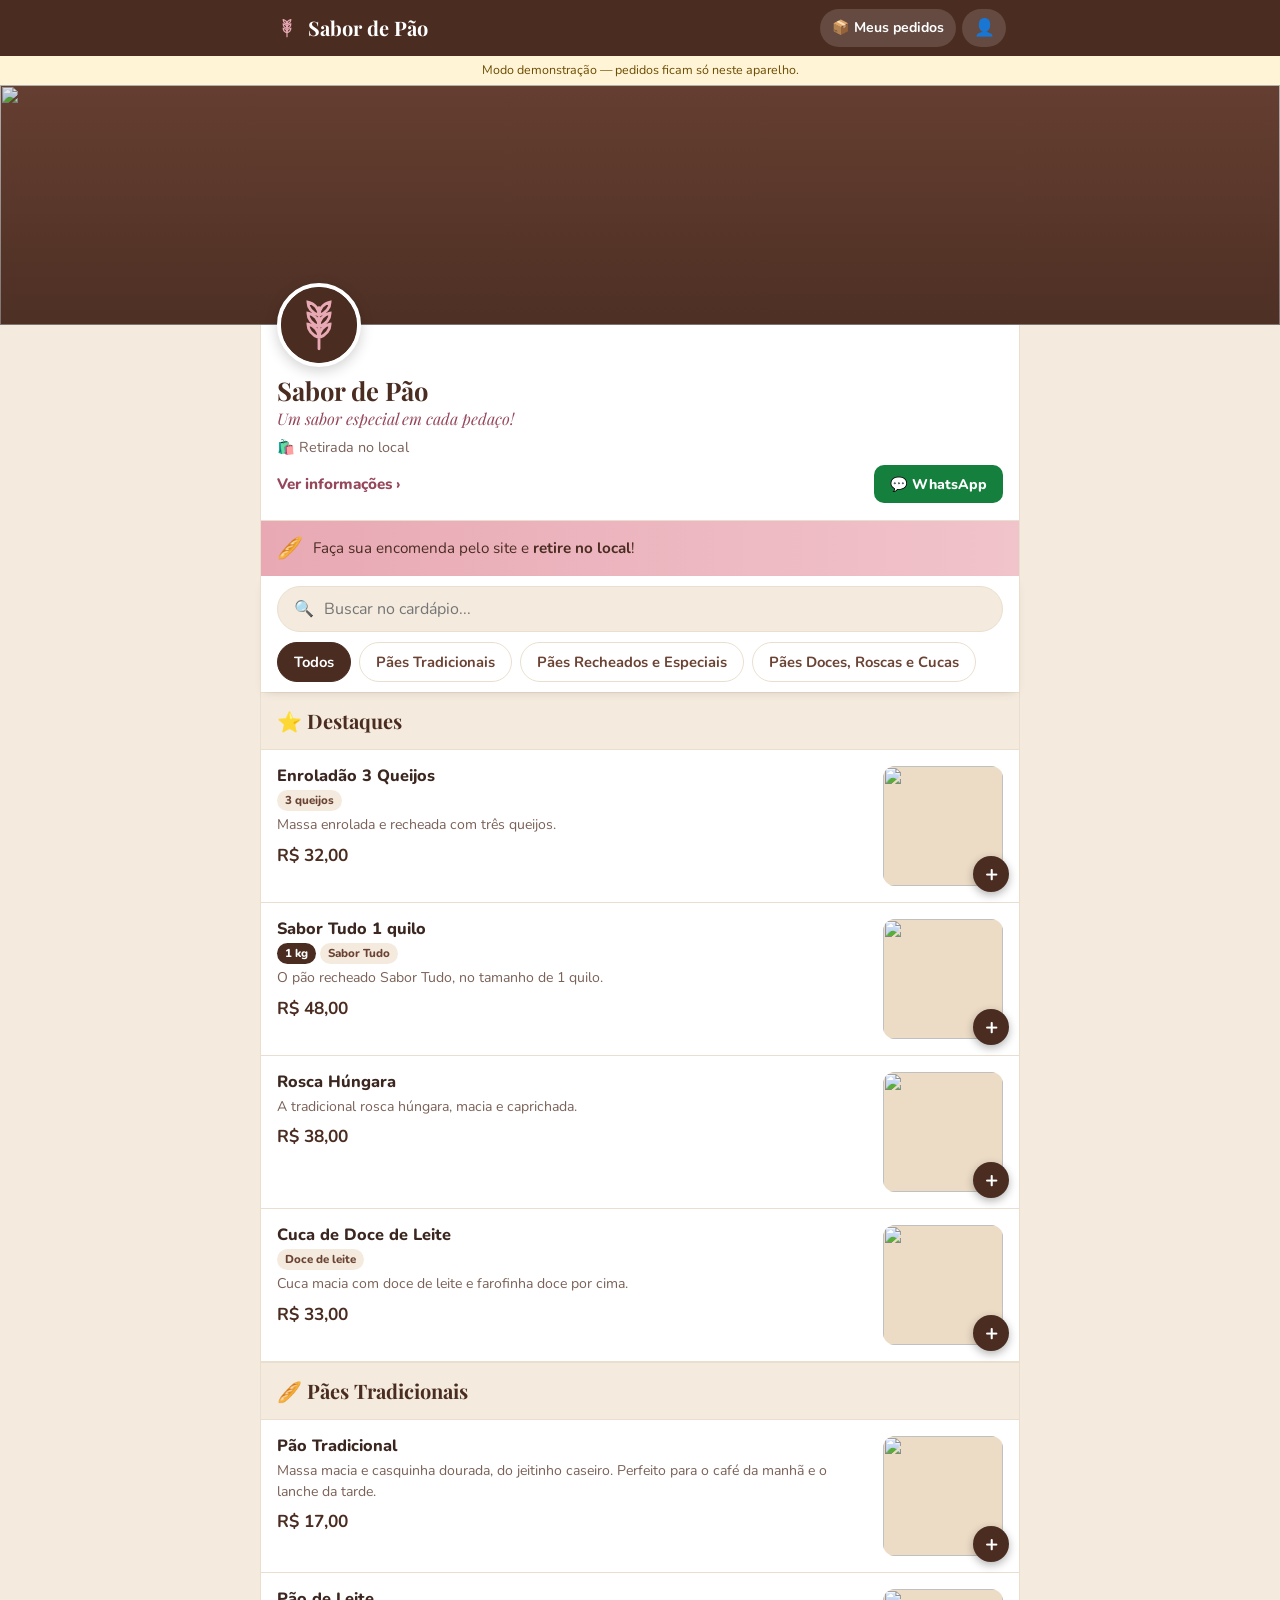
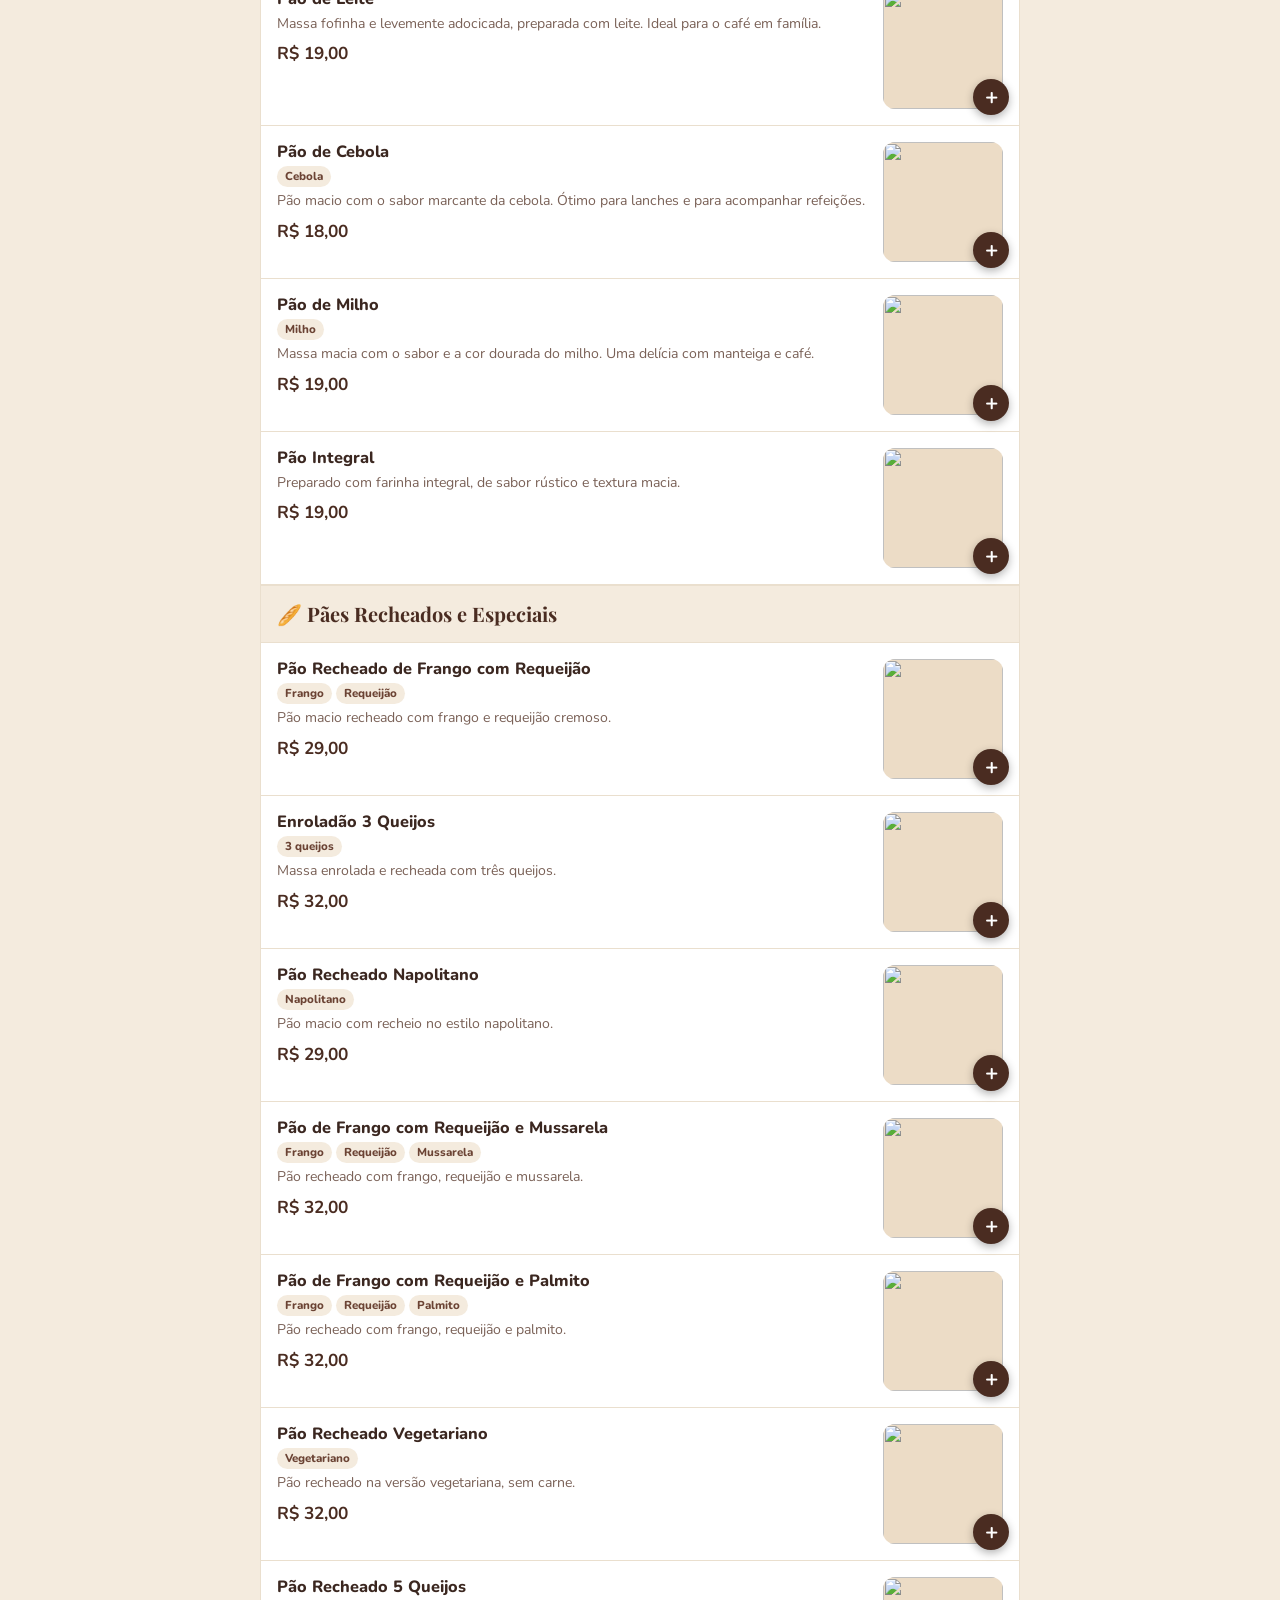
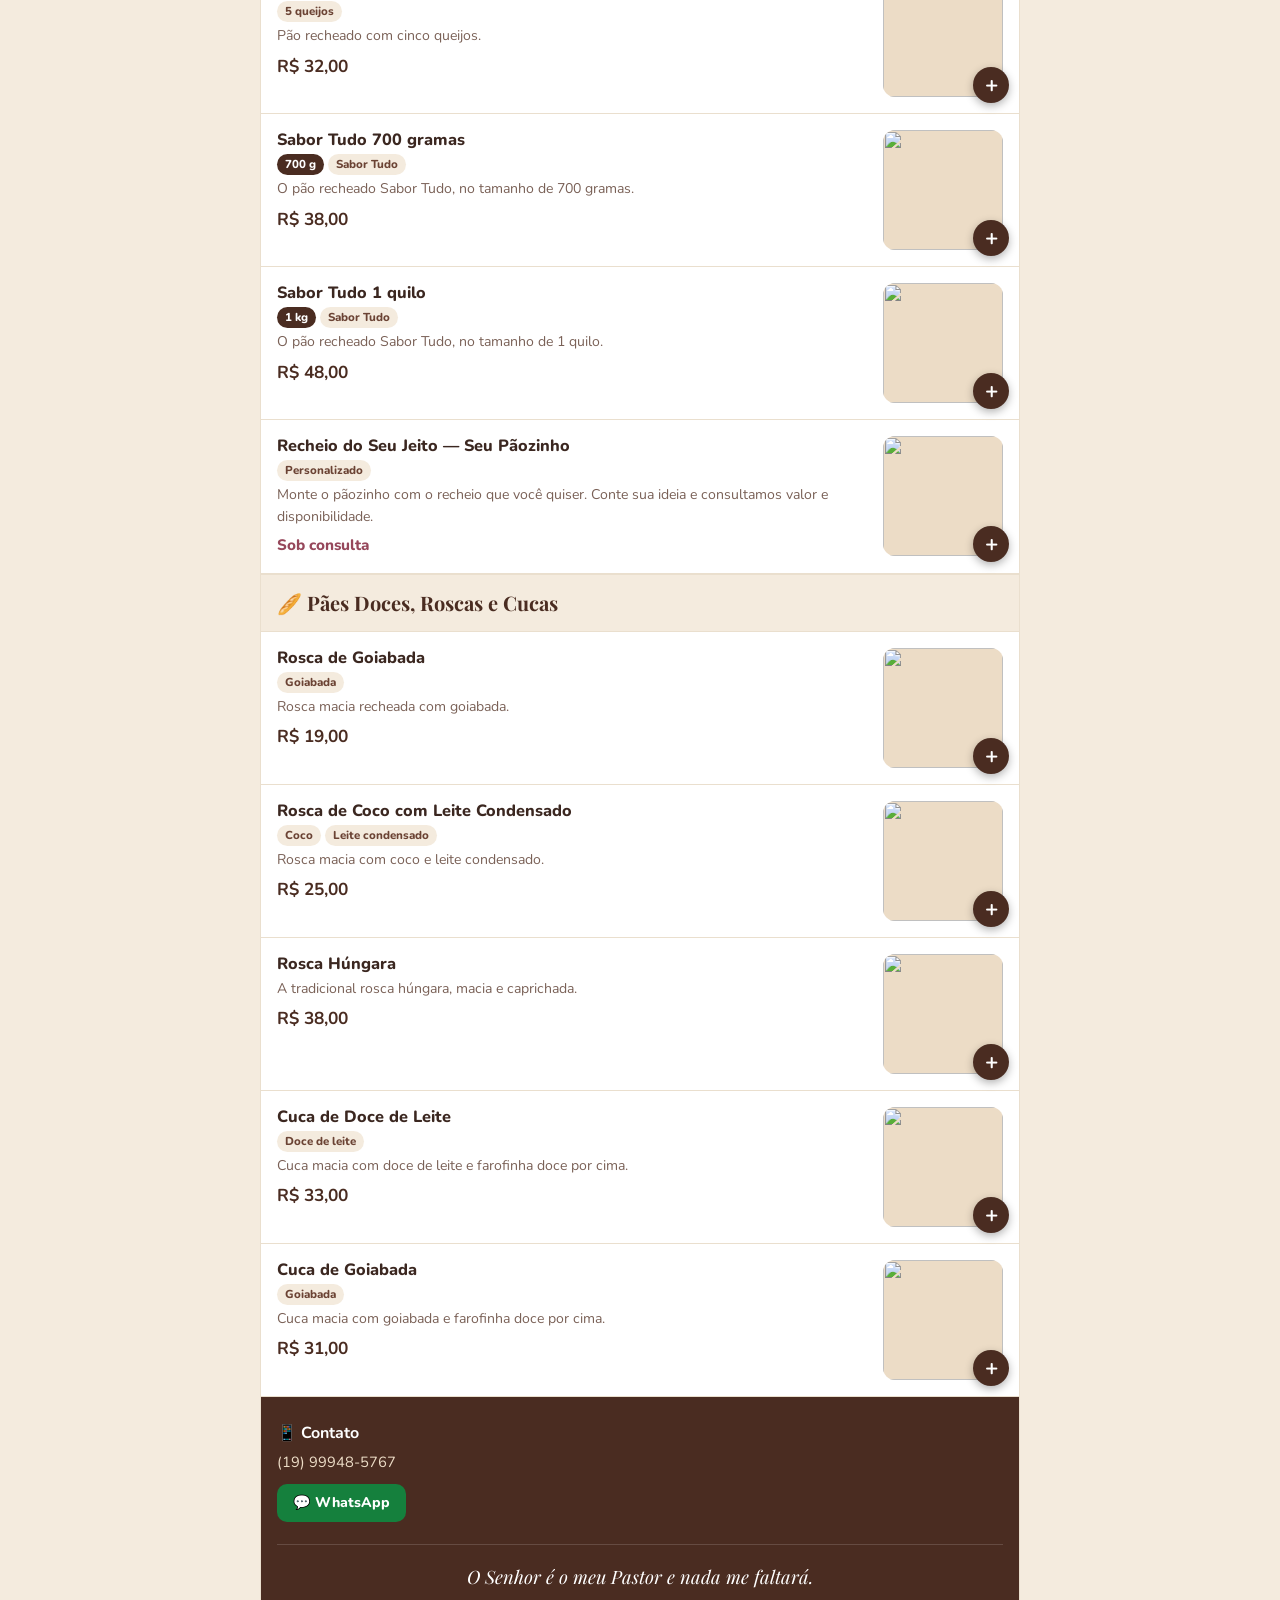
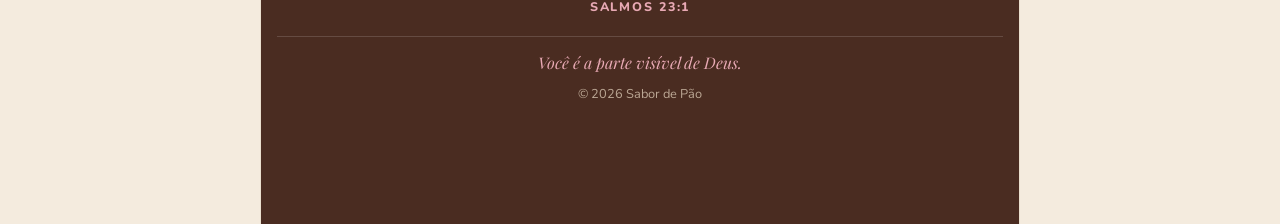
==== index.html @ 7add2d2f "Add files via upload" ====
<!DOCTYPE html>
<html lang="pt-BR">
<head>
    <meta charset="UTF-8">
    <meta name="viewport" content="width=device-width, initial-scale=1, viewport-fit=cover">
    <title>Sabor de Pão | Cardápio e encomendas</title>
    <meta name="description" content="Sabor de Pão — pães artesanais tradicionais, recheados e doces. Faça sua encomenda e retire no local.">
    <meta name="theme-color" content="#4a2c21">
    <meta property="og:title" content="Sabor de Pão — Cardápio">
    <meta property="og:description" content="Um sabor especial em cada pedaço! Faça sua encomenda.">
    <meta property="og:image" content="https://images.unsplash.com/photo-1608198093002-ad4e005484ec?auto=format&fit=crop&w=1200&h=630&q=60">
    <link rel="icon" href="data:image/svg+xml,%3Csvg xmlns='http://www.w3.org/2000/svg' viewBox='0 0 64 64'%3E%3Ccircle cx='32' cy='32' r='32' fill='%234a2c21'/%3E%3Cpath d='M32 50V20M32 26c-6-2-9-7-9-11 5 1 9 5 9 11zm0 0c6-2 9-7 9-11-5 1-9 5-9 11zm0 9c-6-2-9-7-9-11 5 1 9 5 9 11zm0 0c6-2 9-7 9-11-5 1-9 5-9 11zm0 9c-6-2-9-7-9-11 5 1 9 5 9 11zm0 0c6-2 9-7 9-11-5 1-9 5-9 11z' stroke='%23e8a9b4' stroke-width='2.4' fill='none' stroke-linecap='round'/%3E%3C/svg%3E">
    <link rel="preconnect" href="https://images.unsplash.com" crossorigin>
    <link rel="preconnect" href="https://fonts.googleapis.com">
    <link rel="preconnect" href="https://fonts.gstatic.com" crossorigin>
    <link rel="preload" as="image" href="https://images.unsplash.com/photo-1608198093002-ad4e005484ec?auto=format&fit=crop&w=828&h=360&q=60" fetchpriority="high">
    <link rel="preload" as="style" href="https://fonts.googleapis.com/css2?family=Nunito:wght@400;600;700;800&family=Playfair+Display:ital,wght@0,700;1,500&display=swap" onload="this.onload=null;this.rel='stylesheet'">
    <noscript><link rel="stylesheet" href="https://fonts.googleapis.com/css2?family=Nunito:wght@400;600;700;800&family=Playfair+Display:ital,wght@0,700;1,500&display=swap"></noscript>
    <link rel="stylesheet" href="style.css">
    <script src="config.js" defer></script>
    <script src="core.js" defer></script>
    <script src="api.js" defer></script>
    <script src="store.js" defer></script>
</head>
<body>

<!-- TOPO -->
<header class="topbar">
    <div class="topbar-in">
        <span class="top-logo" id="brand">
            <span class="top-mark" aria-hidden="true"><svg viewBox="0 0 48 48"><path d="M24 40V12M24 17c-4.5-1.5-7-5-7-8.5 4 .8 7 4 7 8.5zm0 0c4.5-1.5 7-5 7-8.5-4 .8-7 4-7 8.5zm0 8c-4.5-1.5-7-5-7-8.5 4 .8 7 4 7 8.5zm0 0c4.5-1.5 7-5 7-8.5-4 .8-7 4-7 8.5zm0 8c-4.5-1.5-7-5-7-8.5 4 .8 7 4 7 8.5zm0 0c4.5-1.5 7-5 7-8.5-4 .8-7 4-7 8.5z" fill="none" stroke="#e8a9b4" stroke-width="2.2" stroke-linecap="round"/></svg></span>
            <span data-s="business_name">Sabor de Pão</span>
        </span>
        <div class="top-actions">
            <button class="top-btn" id="btnOrders" type="button">📦 <span>Meus pedidos</span></button>
            <button class="top-btn top-btn-icon" id="btnAccount" type="button" aria-label="Meus dados">👤</button>
        </div>
    </div>
</header>
<div class="demo-bar" id="demoBar" hidden>Modo demonstração — pedidos ficam só neste aparelho.</div>

<!-- CAPA -->
<div class="cover">
    <img class="cover-img" id="coverImg" alt="" width="828" height="360" fetchpriority="high" decoding="async"
         src="https://images.unsplash.com/photo-1608198093002-ad4e005484ec?auto=format&fit=crop&w=828&h=360&q=60">
    <div class="cover-shade"></div>
</div>

<!-- INFORMAÇÕES DA LOJA -->
<section class="store-bar">
    <div class="store-logo" id="storeLogo" aria-hidden="true">
        <svg viewBox="0 0 48 48"><circle cx="24" cy="24" r="24" fill="#4a2c21"/><path d="M24 39V13M24 18c-4.5-1.5-7-5-7-8.5 4 .8 7 4 7 8.5zm0 0c4.5-1.5 7-5 7-8.5-4 .8-7 4-7 8.5zm0 7c-4.5-1.5-7-5-7-8.5 4 .8 7 4 7 8.5zm0 0c4.5-1.5 7-5 7-8.5-4 .8-7 4-7 8.5zm0 7c-4.5-1.5-7-5-7-8.5 4 .8 7 4 7 8.5zm0 0c4.5-1.5 7-5 7-8.5-4 .8-7 4-7 8.5z" fill="none" stroke="#e8a9b4" stroke-width="1.8" stroke-linecap="round"/></svg>
    </div>
    <h1 class="store-name" data-s="business_name">Sabor de Pão</h1>
    <p class="store-slogan" data-s="hero_title">Um sabor especial em cada pedaço!</p>
    <div class="store-meta">
        <span class="status" id="storeStatus" hidden></span>
        <span class="meta-item">🛍️ Retirada no local</span>
        <span class="meta-item" id="storeCity" hidden></span>
    </div>
    <div class="store-actions">
        <button class="link" type="button" id="btnInfo">Ver informações ›</button>
        <a class="btn btn-wa btn-sm js-wa" href="#" data-wa="Olá! Gostaria de fazer uma encomenda.">💬 WhatsApp</a>
    </div>
</section>

<!-- AVISO -->
<div class="notice" id="notice">
    <span class="notice-ic">🥖</span>
    <span class="notice-txt" id="noticeText">Faça sua encomenda pelo site e <b>retire no local</b>!</span>
</div>

<!-- BUSCA E CATEGORIAS (fixo no topo) -->
<nav class="sticky-nav" id="stickyNav" aria-label="Cardápio">
    <label class="search">
        <span aria-hidden="true">🔍</span>
        <input type="search" id="search" placeholder="Buscar no cardápio..." autocomplete="off" aria-label="Buscar no cardápio">
    </label>
    <div class="pills" id="pills"></div>
</nav>

<!-- PRODUTOS -->
<main class="menu" id="menu" aria-live="polite">
    <div class="sk-list"><div class="sk"></div><div class="sk"></div><div class="sk"></div><div class="sk"></div></div>
</main>
<div class="empty" id="emptySearch" hidden>
    <p>🥖</p><p>Nenhum item encontrado.</p>
    <button class="btn btn-outline btn-sm" type="button" id="clearSearch">Limpar busca</button>
</div>

<!-- RODAPÉ -->
<footer class="footer">
    <div class="footer-grid" id="footerInfo"></div>
    <blockquote class="verse">
        <p data-s="verse">O Senhor é o meu Pastor e nada me faltará.</p>
        <cite data-s="verse_ref">Salmos 23:1</cite>
    </blockquote>
    <p class="footer-quote" data-s="quote">Você é a parte visível de Deus.</p>
    <p class="footer-copy">© <span id="year"></span> <span data-s="business_name">Sabor de Pão</span></p>
</footer>

<!-- CARRINHO FLUTUANTE -->
<button class="cart-bar" id="cartBar" type="button" hidden>
    <span class="cb-count" id="cbCount">0</span>
    <span class="cb-label">Ver carrinho</span>
    <strong id="cbTotal">R$ 0,00</strong>
    <span class="cb-arrow">›</span>
</button>

<!-- MODAL: PRODUTO -->
<div class="overlay" id="mProduct" hidden>
    <div class="sheet" role="dialog" aria-modal="true" aria-labelledby="pmName">
        <button class="x x-over" type="button" data-close aria-label="Fechar">✕</button>
        <div class="pm-img" id="pmImgWrap"><img id="pmImg" alt="" width="800" height="600"></div>
        <div class="pm-body">
            <h2 id="pmName"></h2>
            <div class="pm-tags" id="pmTags"></div>
            <p class="pm-desc" id="pmDesc"></p>
            <div id="pmVariants"></div>
            <div id="pmAddons"></div>
        </div>
        <div class="pm-foot">
            <div class="qty">
                <button type="button" id="pmMinus" aria-label="Diminuir">−</button>
                <output id="pmQty">1</output>
                <button type="button" id="pmPlus" aria-label="Aumentar">+</button>
            </div>
            <button class="btn btn-primary btn-block" type="button" id="pmAdd">Adicionar · <span id="pmTotal"></span></button>
        </div>
    </div>
</div>

<!-- MODAL: RECHEIO DO SEU JEITO -->
<div class="overlay" id="mCustom" hidden>
    <div class="sheet" role="dialog" aria-modal="true" aria-labelledby="cmTitle">
        <button class="x x-over" type="button" data-close aria-label="Fechar">✕</button>
        <div class="pm-img pm-img-sm" id="cmImgWrap"><img id="cmImg" alt="" width="800" height="400"></div>
        <form class="form pad" id="customForm" novalidate>
            <h2 id="cmTitle">Recheio do Seu Jeito</h2>
            <p class="note">Escolha o recheio que quiser. Respondemos pelo WhatsApp com o <b>valor e a disponibilidade</b>.</p>
            <label>Recheio desejado *<input name="filling" required maxlength="300" placeholder="Ex.: calabresa com requeijão"></label>
            <label>Ingredientes<textarea name="ingredients" rows="2" maxlength="500" placeholder="Quais ingredientes você quer?"></textarea></label>
            <label>Observações<textarea name="notes" rows="2" maxlength="500" placeholder="Ex.: sem cebola"></textarea></label>
            <div class="row2">
                <label>Quantidade *<input name="qty" type="number" min="1" max="500" value="1" inputmode="numeric" required></label>
                <label>Para quando?<input name="date" type="date"></label>
            </div>
            <label>Seu nome *<input name="name" required maxlength="100" autocomplete="name"></label>
            <label>Seu WhatsApp *<input name="phone" type="tel" required inputmode="tel" autocomplete="tel" placeholder="(19) 99999-9999"></label>
            <button class="btn btn-wa btn-block btn-lg" type="submit" id="cmSubmit">CONSULTAR PELO WHATSAPP</button>
        </form>
    </div>
</div>

<!-- MODAL: CARRINHO -->
<div class="overlay" id="mCart" hidden>
    <div class="sheet" role="dialog" aria-modal="true" aria-labelledby="cartTitle">
        <div class="sheet-head"><h2 id="cartTitle">🛒 Meu carrinho</h2><button class="x" type="button" data-close aria-label="Fechar">✕</button></div>
        <div class="pad" id="cartBody"></div>
    </div>
</div>

<!-- MODAL: FINALIZAR -->
<div class="overlay" id="mCheckout" hidden>
    <div class="sheet" role="dialog" aria-modal="true" aria-labelledby="coTitle">
        <div class="sheet-head"><h2 id="coTitle">📋 Finalizar pedido</h2><button class="x" type="button" data-close aria-label="Fechar">✕</button></div>
        <form class="form pad" id="checkoutForm" novalidate>
            <div class="co-block">
                <h3>👤 Seus dados</h3>
                <label>Nome *<input name="name" required maxlength="100" autocomplete="name" placeholder="Seu nome"></label>
                <label>WhatsApp *<input name="phone" type="tel" required inputmode="tel" autocomplete="tel" placeholder="(19) 99999-9999"></label>
            </div>
            <div class="co-block" id="fulfillBlock">
                <h3>🛍️ Como vai receber?</h3>
                <div class="choices" id="fulfillChoices">
                    <label class="choice" data-f="retirada"><input type="radio" name="fulfillment" value="retirada"><span>🛍️ Retirada</span></label>
                    <label class="choice" data-f="entrega"><input type="radio" name="fulfillment" value="entrega"><span>🛵 Entrega</span></label>
                </div>
                <div id="addressBox" hidden>
                    <div class="row2 row-street">
                        <label>Rua *<input name="street" maxlength="150"></label>
                        <label>Nº *<input name="number" maxlength="20" inputmode="numeric"></label>
                    </div>
                    <div class="row2">
                        <label>Bairro *<input name="district" maxlength="100"></label>
                        <label>Cidade *<input name="city" maxlength="100"></label>
                    </div>
                    <label>Complemento<input name="complement" maxlength="100"></label>
                    <input type="hidden" name="reference">
                </div>
            </div>
            <div class="co-block">
                <h3>📅 Retirada</h3>
                <p class="note" id="pickupNote">Você retira o pedido no local.</p>
                <label>Para qual dia? <span class="muted">(opcional)</span><input name="date" type="date"></label>
            </div>
            <div class="co-block">
                <h3>💳 Forma de pagamento</h3>
                <div class="choices choices-4">
                    <label class="choice"><input type="radio" name="payment" value="pix"><span>📲 PIX</span></label>
                    <label class="choice"><input type="radio" name="payment" value="dinheiro"><span>💵 Dinheiro</span></label>
                    <label class="choice"><input type="radio" name="payment" value="debito"><span>💳 Débito</span></label>
                    <label class="choice"><input type="radio" name="payment" value="credito"><span>💳 Crédito</span></label>
                </div>
                <label id="changeBox" hidden>Precisa de troco? Para quanto?<input name="change" maxlength="30" inputmode="decimal" placeholder="Ex.: R$ 100,00"></label>
            </div>
            <div class="co-block">
                <h3>📝 Observações</h3>
                <textarea name="notes" rows="2" maxlength="1000" placeholder="Algum detalhe sobre o pedido?"></textarea>
            </div>
            <div class="co-summary" id="coSummary"></div>
            <p class="form-error" id="coError" role="alert" hidden></p>
            <button class="btn btn-primary btn-block btn-lg" type="submit" id="coSubmit">Confirmar pedido ✓</button>
        </form>
    </div>
</div>

<!-- MODAL: PEDIDO CONFIRMADO -->
<div class="overlay" id="mDone" hidden>
    <div class="sheet" role="dialog" aria-modal="true" aria-labelledby="doneTitle">
        <button class="x x-over" type="button" data-close aria-label="Fechar">✕</button>
        <div class="pad done" id="doneBody"></div>
    </div>
</div>

<!-- MODAL: INFORMAÇÕES -->
<div class="overlay" id="mInfo" hidden>
    <div class="sheet" role="dialog" aria-modal="true" aria-labelledby="infoTitle">
        <div class="sheet-head"><h2 id="infoTitle">🥖 <span data-s="business_name">Sabor de Pão</span></h2><button class="x" type="button" data-close aria-label="Fechar">✕</button></div>
        <div class="pad" id="infoBody"></div>
    </div>
</div>

<!-- MODAL: MEUS PEDIDOS -->
<div class="overlay" id="mOrders" hidden>
    <div class="sheet" role="dialog" aria-modal="true" aria-labelledby="ordTitle">
        <div class="sheet-head"><h2 id="ordTitle">📦 Meus pedidos</h2><button class="x" type="button" data-close aria-label="Fechar">✕</button></div>
        <div class="pad" id="ordersBody"></div>
    </div>
</div>

<!-- MODAL: MEUS DADOS -->
<div class="overlay" id="mAccount" hidden>
    <div class="sheet" role="dialog" aria-modal="true" aria-labelledby="accTitle">
        <div class="sheet-head"><h2 id="accTitle">👤 Meus dados</h2><button class="x" type="button" data-close aria-label="Fechar">✕</button></div>
        <form class="form pad" id="accountForm">
            <p class="muted">Seus dados ficam salvos só neste celular, para preencher o próximo pedido mais rápido.</p>
            <label>Nome<input name="name" maxlength="100" autocomplete="name"></label>
            <label>WhatsApp<input name="phone" type="tel" inputmode="tel" autocomplete="tel"></label>
            <button class="btn btn-primary btn-block" type="submit">Salvar</button>
            <button class="btn btn-outline btn-block" type="button" id="accClear" style="margin-top:8px">Apagar meus dados</button>
        </form>
    </div>
</div>

<div class="toast" id="toast" role="status" aria-live="polite"></div>
</body>
</html>
---- style.css ----
/* ════════════════════════════════════════════════════════════
   SABOR DE PÃO — Cardápio (layout no estilo do TDA Açaí)
   Rosa suave · Marrom escuro · Bege · Creme · Branco
   ════════════════════════════════════════════════════════════ */
:root {
    --rose: #e8a9b4;
    --rose-soft: #f8e3e7;
    --rose-deep: #96475b;
    --brown: #4a2c21;
    --brown-2: #6b4334;
    --beige: #ecdcc6;
    --beige-2: #f4ebde;
    --cream: #fbf6ee;
    --white: #ffffff;
    --text: #3b2720;
    --muted: #7a6157;
    --line: #eadfce;
    --ok: #2f7d4f;
    --danger: #b3412f;
    --wa: #15803d;
    --serif: 'Playfair Display', Georgia, serif;
    --sans: 'Nunito', system-ui, -apple-system, 'Segoe UI', Roboto, sans-serif;
    --r: 16px;
    --shadow: 0 10px 30px -12px rgba(74, 44, 33, .35);
    --top-h: 56px;
}
*, *::before, *::after { box-sizing: border-box; }
html { -webkit-text-size-adjust: 100%; }
body { margin: 0; font-family: var(--sans); color: var(--text); background: var(--cream); line-height: 1.5; font-size: 16px; -webkit-font-smoothing: antialiased; overflow-x: hidden; }
img { max-width: 100%; display: block; }
a { color: inherit; }
button, input, select, textarea { font: inherit; color: inherit; }
button { cursor: pointer; -webkit-tap-highlight-color: transparent; }
[hidden] { display: none !important; }
h1, h2, h3 { margin: 0; line-height: 1.2; color: var(--brown); }
:focus-visible { outline: 3px solid var(--rose-deep); outline-offset: 2px; }
.muted { color: var(--muted); }
.tiny { font-size: .8rem; }
.center { text-align: center; }

/* ── Botões ─────────────────────────────────────────────── */
.btn { display: inline-flex; align-items: center; justify-content: center; gap: 8px; min-height: 48px; padding: 10px 20px; border-radius: 14px; border: 2px solid transparent; font-weight: 800; font-size: 1rem; text-decoration: none; transition: transform .12s, background-color .15s; }
.btn:active { transform: scale(.98); }
.btn[disabled] { opacity: .6; cursor: not-allowed; }
.btn-lg { min-height: 56px; font-size: 1.05rem; }
.btn-sm { min-height: 38px; padding: 6px 14px; font-size: .88rem; border-radius: 10px; }
.btn-block { width: 100%; }
.btn-primary, .btn-brown { background: var(--brown); color: #fff; }
.btn-primary:hover, .btn-brown:hover { background: var(--brown-2); }
.btn-rose { background: var(--rose); color: var(--brown); }
.btn-outline { background: var(--white); color: var(--brown); border-color: var(--brown); }
.btn-wa { background: var(--wa); color: #fff; }
.btn-wa:hover { background: #116632; }
.link-btn { background: none; border: 0; color: var(--rose-deep); font-weight: 700; text-decoration: underline; padding: 4px; }

/* ── Topo ───────────────────────────────────────────────── */
.topbar { position: sticky; top: 0; z-index: 50; background: var(--brown); color: #fff; }
.topbar-in { max-width: 760px; margin: 0 auto; height: var(--top-h); display: flex; align-items: center; justify-content: space-between; padding: 0 14px; }
.top-logo { display: flex; align-items: center; gap: 8px; font-family: var(--serif); font-weight: 700; font-size: 1.25rem; user-select: none; -webkit-user-select: none; }
.top-mark { width: 26px; height: 26px; display: block; }
.top-mark svg { width: 100%; height: 100%; }
.top-actions { display: flex; gap: 6px; }
.top-btn { height: 38px; padding: 0 12px; border-radius: 99px; border: 0; background: rgba(255, 255, 255, .14); color: #fff; font-weight: 700; font-size: .88rem; }
.top-btn-icon { width: 44px; padding: 0; font-size: 1.05rem; }
.demo-bar { background: #fff4d6; color: #6b4b00; text-align: center; font-size: .78rem; padding: 5px 10px; }

/* ── Capa e barra da loja ───────────────────────────────── */
.cover { position: relative; height: 180px; background: var(--brown-2); overflow: hidden; }
.cover-img { width: 100%; height: 100%; object-fit: cover; }
.cover-shade { position: absolute; inset: 0; background: linear-gradient(180deg, rgba(43, 24, 17, .1), rgba(43, 24, 17, .45)); }
.store-bar { position: relative; max-width: 760px; margin: 0 auto; background: var(--white); padding: 50px 16px 16px; border-bottom: 1px solid var(--line); }
.store-logo { position: absolute; top: -42px; left: 16px; width: 84px; height: 84px; border-radius: 50%; border: 4px solid var(--white); background: var(--brown); overflow: hidden; box-shadow: 0 4px 14px rgba(0, 0, 0, .18); }
.store-logo svg, .store-logo img { width: 100%; height: 100%; object-fit: cover; }
.store-name { font-family: var(--serif); font-size: 1.6rem; }
.store-slogan { margin: 2px 0 6px; font-family: var(--serif); font-style: italic; color: var(--rose-deep); font-size: 1rem; }
.store-meta { display: flex; flex-wrap: wrap; gap: 4px 12px; font-size: .9rem; color: var(--muted); }
.status { font-weight: 800; }
.status.open { color: var(--ok); }
.status.closed { color: var(--danger); }
.link { background: none; border: 0; padding: 8px 0; color: var(--rose-deep); font-weight: 800; font-size: .95rem; }
.store-actions { display: flex; align-items: center; justify-content: space-between; gap: 10px; margin-top: 6px; }
.notice { max-width: 760px; margin: 0 auto; display: flex; align-items: center; gap: 10px; padding: 12px 16px; background: linear-gradient(90deg, var(--rose), #f1c3cb); color: var(--brown); font-size: .95rem; }
.notice-ic { font-size: 1.3rem; }

/* ── Busca e categorias ─────────────────────────────────── */
.sticky-nav { position: sticky; top: var(--top-h); z-index: 40; max-width: 760px; margin: 0 auto; background: var(--white); padding: 10px 16px 10px; box-shadow: 0 4px 10px -6px rgba(74, 44, 33, .25); }
.search { display: flex; align-items: center; gap: 8px; height: 46px; padding: 0 16px; background: var(--beige-2); border: 1.5px solid var(--line); border-radius: 99px; }
.search:focus-within { border-color: var(--rose-deep); }
.search svg { width: 20px; height: 20px; fill: none; stroke: var(--muted); stroke-width: 2; }
.search input { flex: 1; min-width: 0; height: 100%; border: 0; outline: 0; background: transparent; font-size: 16px; }
.pills { display: flex; gap: 8px; overflow-x: auto; padding-top: 10px; scrollbar-width: none; }
.pills::-webkit-scrollbar { display: none; }
.pill { flex-shrink: 0; min-height: 40px; padding: 6px 16px; border-radius: 99px; border: 1.5px solid var(--line); background: var(--white); color: var(--brown-2); font-weight: 700; font-size: .92rem; white-space: nowrap; }
.pill[aria-selected="true"] { background: var(--brown); border-color: var(--brown); color: #fff; }

/* ── Lista de produtos ──────────────────────────────────── */
.menu { max-width: 760px; margin: 0 auto; background: var(--white); min-height: 300px; }
.sec-title { display: flex; align-items: center; gap: 8px; margin: 0; padding: 16px; background: var(--beige-2); border-top: 1px solid var(--line); border-bottom: 1px solid var(--line); font-family: var(--serif); font-size: 1.25rem; color: var(--brown); scroll-margin-top: calc(var(--top-h) + 120px); }
.sec-title.promo { background: var(--rose-soft); color: var(--rose-deep); }
.item { display: flex; gap: 14px; padding: 16px; border-bottom: 1px solid var(--line); background: var(--white); cursor: pointer; width: 100%; text-align: left; border-left: 0; border-right: 0; border-top: 0; }
.item:active { background: var(--cream); }
.item-info { flex: 1; min-width: 0; display: flex; flex-direction: column; gap: 3px; }
.item-name { font-weight: 800; font-size: 1.02rem; color: var(--text); line-height: 1.3; }
.item-tags { display: flex; flex-wrap: wrap; gap: 4px; }
.tag { font-size: .72rem; font-weight: 800; padding: 2px 8px; border-radius: 99px; background: var(--beige-2); color: var(--brown-2); }
.tag-weight { background: var(--brown); color: #fff; }
.tag-promo { background: var(--rose); color: var(--brown); }
.item-desc { margin: 0; font-size: .88rem; color: var(--muted); display: -webkit-box; -webkit-line-clamp: 2; -webkit-box-orient: vertical; overflow: hidden; }
.item-price { margin-top: auto; padding-top: 4px; font-size: .95rem; color: var(--muted); }
.item-price strong { color: var(--brown); font-size: 1.08rem; }
.item-price s { font-size: .82rem; margin-right: 4px; }
.item-price .quote { color: var(--rose-deep); font-weight: 800; }
.item-img { position: relative; flex-shrink: 0; width: 100px; height: 100px; border-radius: 12px; background: var(--beige); }
.item-img img { width: 100%; height: 100%; object-fit: cover; border-radius: 12px; }
.plus { position: absolute; right: -6px; bottom: -6px; width: 36px; height: 36px; border-radius: 50%; background: var(--brown); color: #fff; font-size: 1.4rem; font-weight: 700; line-height: 36px; text-align: center; box-shadow: 0 3px 8px rgba(0, 0, 0, .3); }
.in-cart { position: absolute; left: -6px; top: -6px; min-width: 24px; height: 24px; padding: 0 6px; border-radius: 99px; background: var(--rose); color: var(--brown); font-size: .78rem; font-weight: 800; line-height: 24px; text-align: center; border: 2px solid #fff; }
.empty { max-width: 760px; margin: 0 auto; text-align: center; padding: 40px 16px; background: var(--white); color: var(--muted); }
.empty p:first-child { font-size: 2.4rem; margin: 0; }
.sk-list { padding: 16px; display: grid; gap: 14px; }
.sk { height: 100px; border-radius: 12px; background: linear-gradient(90deg, #f1e6d7 25%, #f8f0e5 50%, #f1e6d7 75%); background-size: 200% 100%; animation: sk 1.2s infinite linear; }
@keyframes sk { to { background-position: -200% 0; } }

/* ── Rodapé ─────────────────────────────────────────────── */
.footer { max-width: 760px; margin: 0 auto; padding: 24px 16px 120px; background: var(--brown); color: var(--beige); text-align: center; }
.footer-grid { display: grid; gap: 18px; text-align: left; margin-bottom: 22px; }
.footer-grid h4 { margin: 0 0 6px; color: #fff; font-size: 1rem; }
.footer-grid p { margin: 0 0 3px; font-size: .92rem; }
.footer-grid a.btn { margin-top: 8px; }
.verse { margin: 0 0 14px; padding: 18px 10px; border-top: 1px solid rgba(255, 255, 255, .15); border-bottom: 1px solid rgba(255, 255, 255, .15); }
.verse p { margin: 0 0 4px; font-family: var(--serif); font-style: italic; color: #fff; font-size: 1.15rem; }
.verse cite { font-style: normal; font-size: .78rem; letter-spacing: .15em; text-transform: uppercase; color: var(--rose); font-weight: 800; }
.footer-quote { font-family: var(--serif); font-style: italic; color: var(--rose); margin: 0 0 10px; }
.footer-copy { font-size: .8rem; opacity: .7; margin: 0; }

/* ── Flutuantes ─────────────────────────────────────────── */
.cart-bar { position: fixed; left: 50%; transform: translateX(-50%); bottom: calc(14px + env(safe-area-inset-bottom)); z-index: 45; width: calc(100% - 24px); max-width: 736px; height: 60px; display: flex; align-items: center; gap: 12px; padding: 0 18px; border: 0; border-radius: 16px; background: var(--brown); color: #fff; font-weight: 800; font-size: 1rem; box-shadow: 0 12px 28px -8px rgba(43, 24, 17, .6); }
.cb-count { min-width: 32px; height: 32px; padding: 0 6px; border-radius: 10px; background: var(--rose); color: var(--brown); display: grid; place-items: center; }
.cart-bar strong { margin-left: auto; font-size: 1.1rem; }
.cb-arrow { font-size: 1.5rem; line-height: 1; }
.cart-bar.bump { animation: bump .35s; }
@keyframes bump { 40% { transform: translateX(-50%) scale(1.04); } }
.wa-float { position: fixed; right: 14px; bottom: calc(16px + env(safe-area-inset-bottom)); z-index: 44; width: 54px; height: 54px; border-radius: 50%; background: var(--wa); color: #fff; display: grid; place-items: center; box-shadow: 0 8px 20px -6px rgba(0, 0, 0, .45); }
.wa-float svg { width: 30px; height: 30px; }
body.has-cart .wa-float { bottom: calc(88px + env(safe-area-inset-bottom)); }

/* ── Modais (folha que sobe de baixo) ───────────────────── */
.overlay { position: fixed; inset: 0; z-index: 100; display: flex; align-items: flex-end; justify-content: center; background: rgba(30, 18, 12, .55); animation: fade .15s; }
@keyframes fade { from { opacity: 0; } }
.sheet { position: relative; width: 100%; max-width: 560px; max-height: 94vh; max-height: 94dvh; overflow-y: auto; overscroll-behavior: contain; background: var(--white); border-radius: 22px 22px 0 0; animation: up .2s ease-out; padding-bottom: env(safe-area-inset-bottom); }
.sheet-wide { max-width: 680px; }
@keyframes up { from { transform: translateY(40px); } }
.sheet-head { position: sticky; top: 0; z-index: 2; display: flex; align-items: center; justify-content: space-between; gap: 10px; padding: 14px 16px 12px 20px; background: var(--white); border-bottom: 1px solid var(--line); }
.sheet-head h2 { font-size: 1.25rem; }
.pad { padding: 18px 20px 24px; }
.x { width: 40px; height: 40px; flex-shrink: 0; border-radius: 50%; border: 0; background: var(--beige-2); color: var(--brown); font-size: 1.1rem; font-weight: 800; }
.x-over, .sheet > .x { position: absolute; top: 12px; right: 12px; z-index: 3; background: rgba(255, 255, 255, .95); box-shadow: 0 2px 8px rgba(0, 0, 0, .2); }
.pm-img { aspect-ratio: 4/3; background: var(--beige); }
.pm-img img { width: 100%; height: 100%; object-fit: cover; }
.pm-img-sm { aspect-ratio: 2/1; }
.pm-body { padding: 18px 20px 6px; }
.pm-body h2 { font-size: 1.4rem; margin-bottom: 6px; }
.pm-tags { display: flex; flex-wrap: wrap; gap: 6px; margin-bottom: 8px; }
.pm-desc { margin: 0 0 12px; color: var(--muted); }
.opt-title { font-weight: 800; color: var(--brown); margin: 14px 0 8px; }
.opt { display: flex; align-items: center; gap: 12px; padding: 14px; margin-bottom: 8px; border: 2px solid var(--line); border-radius: 14px; cursor: pointer; }
.opt:has(input:checked) { border-color: var(--brown); background: var(--cream); }
.opt input { width: 22px; height: 22px; accent-color: var(--brown); flex-shrink: 0; }
.opt span { flex: 1; font-weight: 700; }
.opt small { display: block; color: var(--muted); font-weight: 600; }
.pm-foot { position: sticky; bottom: 0; display: flex; gap: 12px; padding: 14px 20px calc(14px + env(safe-area-inset-bottom)); background: var(--white); border-top: 1px solid var(--line); }
.qty { display: flex; align-items: center; flex-shrink: 0; border: 2px solid var(--line); border-radius: 14px; }
.qty button { width: 46px; height: 48px; border: 0; background: none; font-size: 1.5rem; font-weight: 800; color: var(--brown); }
.qty output { min-width: 26px; text-align: center; font-weight: 800; font-size: 1.1rem; }

/* Carrinho */
.ci { display: flex; align-items: center; gap: 12px; padding: 12px 0; border-bottom: 1px solid var(--line); }
.ci img { width: 58px; height: 58px; border-radius: 10px; object-fit: cover; background: var(--beige); flex-shrink: 0; }
.ci-info { flex: 1; min-width: 0; }
.ci-name { font-weight: 800; line-height: 1.25; }
.ci-meta { font-size: .82rem; color: var(--muted); }
.ci-total { font-weight: 800; color: var(--brown); }
.mini-qty { display: flex; align-items: center; border: 1.5px solid var(--line); border-radius: 10px; flex-shrink: 0; }
.mini-qty button { width: 34px; height: 36px; border: 0; background: none; font-weight: 800; font-size: 1.2rem; color: var(--brown); }
.mini-qty output { min-width: 20px; text-align: center; font-weight: 800; }
.ci-rm { border: 0; background: none; font-size: 1.15rem; padding: 6px; }
.cart-note { display: block; width: 100%; margin: 6px 0 14px; padding: 10px 12px; border: 1.5px solid var(--line); border-radius: 12px; font-size: 16px; resize: vertical; }
.sum-row { display: flex; justify-content: space-between; padding: 4px 0; }
.sum-row.total { font-weight: 800; font-size: 1.2rem; color: var(--brown); border-top: 1px solid var(--line); margin-top: 6px; padding-top: 10px; }
.cart-empty { text-align: center; padding: 30px 0; color: var(--muted); }
.cart-empty p:first-child { font-size: 2.6rem; margin: 0; }

/* Formulários */
.form label { display: block; font-weight: 700; font-size: .92rem; color: var(--brown-2); margin-bottom: 12px; }
.form input:not([type="radio"]):not([type="checkbox"]):not([type="hidden"]), .form textarea, .form select { display: block; width: 100%; margin-top: 5px; padding: 12px 14px; min-height: 48px; border: 1.5px solid var(--line); border-radius: 12px; background: var(--white); font-size: 16px; font-weight: 600; }
.form input:focus, .form textarea:focus, .form select:focus { outline: 0; border-color: var(--brown); box-shadow: 0 0 0 3px var(--rose-soft); }
.form .invalid { border-color: var(--danger) !important; background: #fff5f3 !important; }
.form fieldset { border: 0; padding: 0; margin: 0 0 14px; }
.form legend { font-weight: 800; font-size: .8rem; letter-spacing: .08em; text-transform: uppercase; color: var(--rose-deep); margin-bottom: 8px; padding: 0; }
.form h2 { font-size: 1.4rem; margin-bottom: 8px; padding-right: 40px; }
.co-block { padding-bottom: 6px; margin-bottom: 14px; border-bottom: 1px solid var(--line); }
.co-block h3 { font-size: 1.02rem; margin-bottom: 10px; }
.row2 { display: grid; grid-template-columns: 1fr 1fr; gap: 0 10px; }
.row-street { grid-template-columns: 1fr 90px; }
.choices { display: grid; grid-template-columns: 1fr 1fr; gap: 10px; margin-bottom: 12px; }
.choice { margin: 0 !important; cursor: pointer; }
.choice input { position: absolute; opacity: 0; pointer-events: none; }
.choice > span { display: flex; flex-direction: column; align-items: center; justify-content: center; min-height: 54px; padding: 8px 10px; border: 2px solid var(--line); border-radius: 14px; background: var(--white); color: var(--brown); font-weight: 800; text-align: center; }
.choice small { font-weight: 600; color: var(--muted); font-size: .76rem; }
.choice input:checked + span { border-color: var(--brown); background: var(--brown); color: #fff; }
.choice input:checked + span small { color: var(--beige); }
.choice input:focus-visible + span { outline: 3px solid var(--rose-deep); outline-offset: 2px; }
.choice.disabled { opacity: .45; pointer-events: none; }
.note { margin: 0 0 12px; padding: 10px 14px; border-radius: 12px; background: var(--rose-soft); color: #6d3442; font-size: .92rem; white-space: pre-line; }
.co-summary { margin: 4px 0 14px; padding: 14px 16px; border-radius: 14px; background: var(--cream); border: 1px solid var(--line); }
.co-summary .li { display: flex; justify-content: space-between; gap: 10px; padding: 3px 0; font-size: .92rem; }
.co-summary .li span:first-child { color: var(--muted); }
.form-error { margin: 0 0 12px; padding: 10px 14px; border-radius: 12px; background: #fdebe7; color: var(--danger); font-weight: 700; }

/* Pedido confirmado */
.done { text-align: center; }
.done-check { width: 70px; height: 70px; margin: 6px auto 10px; border-radius: 50%; background: var(--ok); color: #fff; display: grid; place-items: center; font-size: 2.2rem; font-weight: 800; }
.done h2 { font-size: 1.5rem; }
.done-code { display: inline-block; margin: 8px 0 12px; padding: 4px 14px; border-radius: 99px; background: var(--brown); color: #fff; font-weight: 800; letter-spacing: .05em; }
.done .co-summary { text-align: left; }
.done .btn { margin-top: 8px; }
.pix-box { margin: 14px 0; padding: 16px; border: 2px solid var(--rose); border-radius: 16px; text-align: center; }
.pix-box h3 { font-size: 1.1rem; margin-bottom: 4px; }
.pix-key { margin: 6px 0 10px; padding: 8px 10px; border-radius: 10px; background: var(--beige-2); font-family: ui-monospace, monospace; font-weight: 700; word-break: break-all; }
.pix-qr { width: 190px; height: 190px; margin: 8px auto; }

/* Informações, pedidos */
.info-block { margin-bottom: 18px; }
.info-block h4 { margin: 0 0 6px; color: var(--brown); }
.info-row { display: flex; justify-content: space-between; padding: 5px 0; border-bottom: 1px dotted var(--line); font-size: .95rem; }
.info-row.today { color: var(--rose-deep); font-weight: 800; }
.pay-tags { display: flex; flex-wrap: wrap; gap: 6px; }
.pay-tags span { padding: 6px 12px; border-radius: 99px; background: var(--beige-2); font-weight: 700; font-size: .88rem; }
.track { margin-bottom: 10px; padding: 14px; border: 1px solid var(--line); border-radius: 14px; }
.track-head { display: flex; justify-content: space-between; align-items: center; gap: 8px; flex-wrap: wrap; }
.track-items { margin: 6px 0; font-size: .9rem; color: var(--muted); }
.st { display: inline-block; padding: 3px 10px; border-radius: 99px; font-size: .76rem; font-weight: 800; background: var(--beige); color: var(--brown); }
.st-pending { background: #fff1d6; color: #7a5300; }
.st-quote { background: var(--rose-soft); color: #8a3d50; }
.st-info { background: #e3eefc; color: #1f4f8f; }
.st-done { background: #dff3e6; color: var(--ok); }
.st-cancel { background: #f8e1dc; color: var(--danger); }

/* Aviso rápido */
.toast { position: fixed; left: 50%; bottom: calc(92px + env(safe-area-inset-bottom)); z-index: 200; transform: translate(-50%, 20px); max-width: calc(100vw - 32px); padding: 12px 20px; border-radius: 99px; background: var(--brown); color: #fff; font-weight: 700; text-align: center; opacity: 0; pointer-events: none; transition: opacity .2s, transform .2s; box-shadow: var(--shadow); }
.toast.show { opacity: 1; transform: translate(-50%, 0); }
.toast.err { background: var(--danger); }

@media (min-width: 600px) {
    .cover { height: 240px; }
    .overlay { align-items: center; padding: 20px; }
    .sheet { border-radius: 22px; max-height: 90vh; }
    .choices-4 { grid-template-columns: repeat(4, 1fr); }
    .footer-grid { grid-template-columns: repeat(3, 1fr); }
    .item-img { width: 120px; height: 120px; }
}
@media (min-width: 760px) {
    .menu, .store-bar, .notice, .sticky-nav, .footer { border-left: 1px solid var(--line); border-right: 1px solid var(--line); }
    body { background: var(--beige-2); }
}
@media (prefers-reduced-motion: reduce) { *, *::before, *::after { animation: none !important; transition: none !important; } }
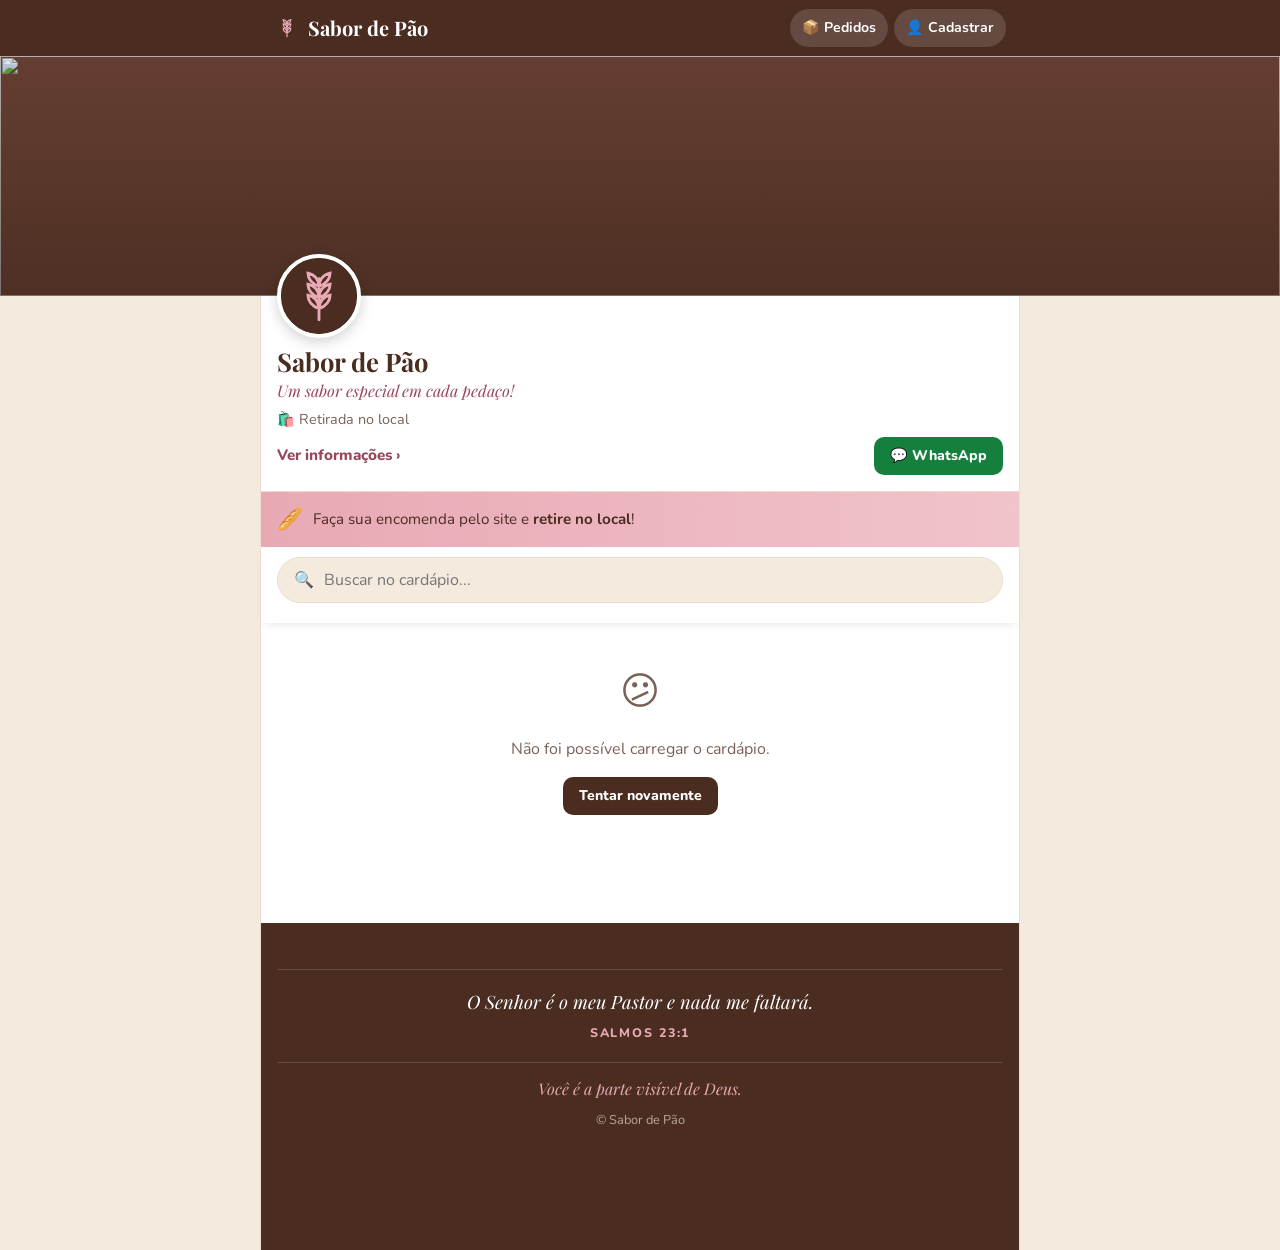
==== commit b1842d3a: "Update index.html" ====
--- a/index.html
+++ b/index.html
@@ -16,11 +16,11 @@
     <link rel="preload" as="image" href="https://images.unsplash.com/photo-1608198093002-ad4e005484ec?auto=format&fit=crop&w=828&h=360&q=60" fetchpriority="high">
     <link rel="preload" as="style" href="https://fonts.googleapis.com/css2?family=Nunito:wght@400;600;700;800&family=Playfair+Display:ital,wght@0,700;1,500&display=swap" onload="this.onload=null;this.rel='stylesheet'">
     <noscript><link rel="stylesheet" href="https://fonts.googleapis.com/css2?family=Nunito:wght@400;600;700;800&family=Playfair+Display:ital,wght@0,700;1,500&display=swap"></noscript>
-    <link rel="stylesheet" href="style.css">
-    <script src="config.js" defer></script>
-    <script src="core.js" defer></script>
-    <script src="api.js" defer></script>
-    <script src="store.js" defer></script>
+    <link rel="stylesheet" href="style.css?v=20261110c">
+    <script src="config.js?v=20261110c" defer></script>
+    <script src="core.js?v=20261110c" defer></script>
+    <script src="api.js?v=20261110c" defer></script>
+    <script src="store.js?v=20261110c" defer></script>
 </head>
 <body>
 
@@ -32,8 +32,8 @@
             <span data-s="business_name">Sabor de Pão</span>
         </span>
         <div class="top-actions">
-            <button class="top-btn" id="btnOrders" type="button">📦 <span>Meus pedidos</span></button>
-            <button class="top-btn top-btn-icon" id="btnAccount" type="button" aria-label="Meus dados">👤</button>
+            <button class="top-btn" id="btnOrders" type="button" aria-label="Meus pedidos">📦 <span>Pedidos</span></button>
+            <button class="top-btn" id="btnAccount" type="button">👤 <span id="accLabel">Cadastrar</span></button>
         </div>
     </div>
 </header>
@@ -242,13 +242,13 @@
 <!-- MODAL: MEUS DADOS -->
 <div class="overlay" id="mAccount" hidden>
     <div class="sheet" role="dialog" aria-modal="true" aria-labelledby="accTitle">
-        <div class="sheet-head"><h2 id="accTitle">👤 Meus dados</h2><button class="x" type="button" data-close aria-label="Fechar">✕</button></div>
-        <form class="form pad" id="accountForm">
-            <p class="muted">Seus dados ficam salvos só neste celular, para preencher o próximo pedido mais rápido.</p>
-            <label>Nome<input name="name" maxlength="100" autocomplete="name"></label>
-            <label>WhatsApp<input name="phone" type="tel" inputmode="tel" autocomplete="tel"></label>
-            <button class="btn btn-primary btn-block" type="submit">Salvar</button>
-            <button class="btn btn-outline btn-block" type="button" id="accClear" style="margin-top:8px">Apagar meus dados</button>
+        <div class="sheet-head"><h2 id="accTitle">👤 Meu cadastro</h2><button class="x" type="button" data-close aria-label="Fechar">✕</button></div>
+        <form class="form pad" id="accountForm" novalidate>
+            <p class="muted">Cadastre-se para fazer seus pedidos mais rápido e receber novidades da Sabor de Pão pelo WhatsApp.</p>
+            <label>Nome *<input name="name" maxlength="100" autocomplete="name" placeholder="Seu nome"></label>
+            <label>WhatsApp *<input name="phone" type="tel" inputmode="tel" autocomplete="tel" placeholder="(19) 99999-9999"></label>
+            <button class="btn btn-primary btn-block btn-lg" type="submit" id="accSave">Salvar cadastro</button>
+            <button class="btn btn-outline btn-block btn-sm" type="button" id="accClear" style="margin-top:8px">Sair (apagar deste celular)</button>
         </form>
     </div>
 </div>
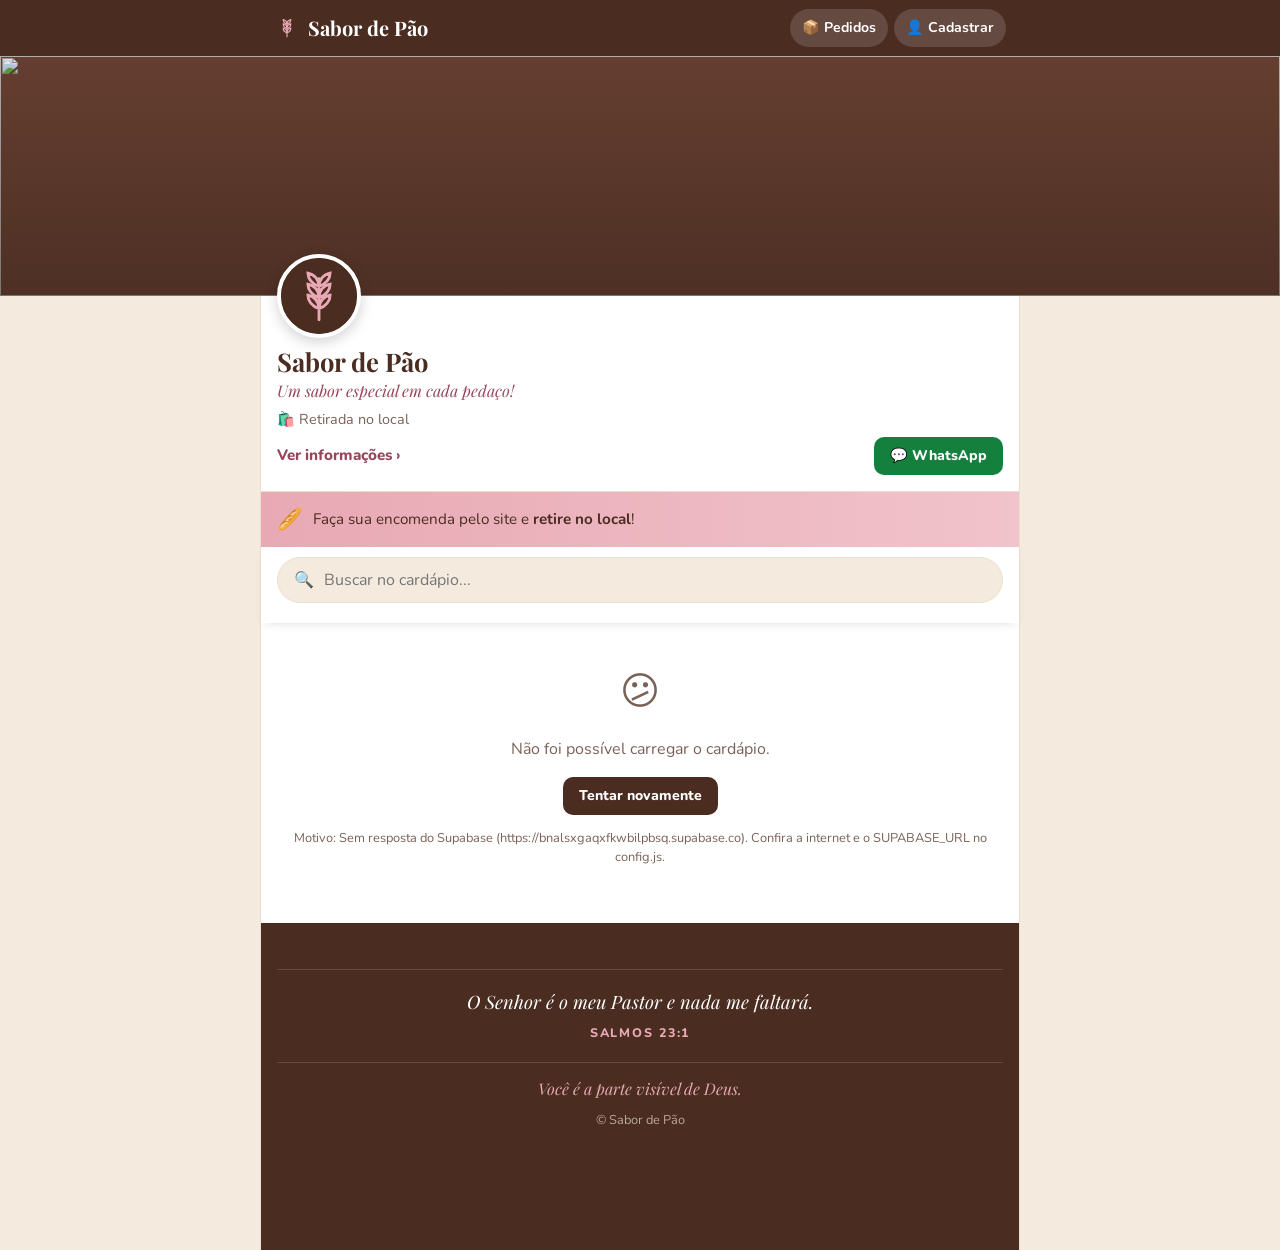
==== commit 4ef6bbfe: "Update index.html" ====
--- a/index.html
+++ b/index.html
@@ -16,11 +16,11 @@
     <link rel="preload" as="image" href="https://images.unsplash.com/photo-1608198093002-ad4e005484ec?auto=format&fit=crop&w=828&h=360&q=60" fetchpriority="high">
     <link rel="preload" as="style" href="https://fonts.googleapis.com/css2?family=Nunito:wght@400;600;700;800&family=Playfair+Display:ital,wght@0,700;1,500&display=swap" onload="this.onload=null;this.rel='stylesheet'">
     <noscript><link rel="stylesheet" href="https://fonts.googleapis.com/css2?family=Nunito:wght@400;600;700;800&family=Playfair+Display:ital,wght@0,700;1,500&display=swap"></noscript>
-    <link rel="stylesheet" href="style.css?v=20261110c">
-    <script src="config.js?v=20261110c" defer></script>
-    <script src="core.js?v=20261110c" defer></script>
-    <script src="api.js?v=20261110c" defer></script>
-    <script src="store.js?v=20261110c" defer></script>
+    <link rel="stylesheet" href="style.css?v=20261110d">
+    <script src="config.js?v=20261110d" defer></script>
+    <script src="core.js?v=20261110d" defer></script>
+    <script src="api.js?v=20261110d" defer></script>
+    <script src="store.js?v=20261110d" defer></script>
 </head>
 <body>
 
